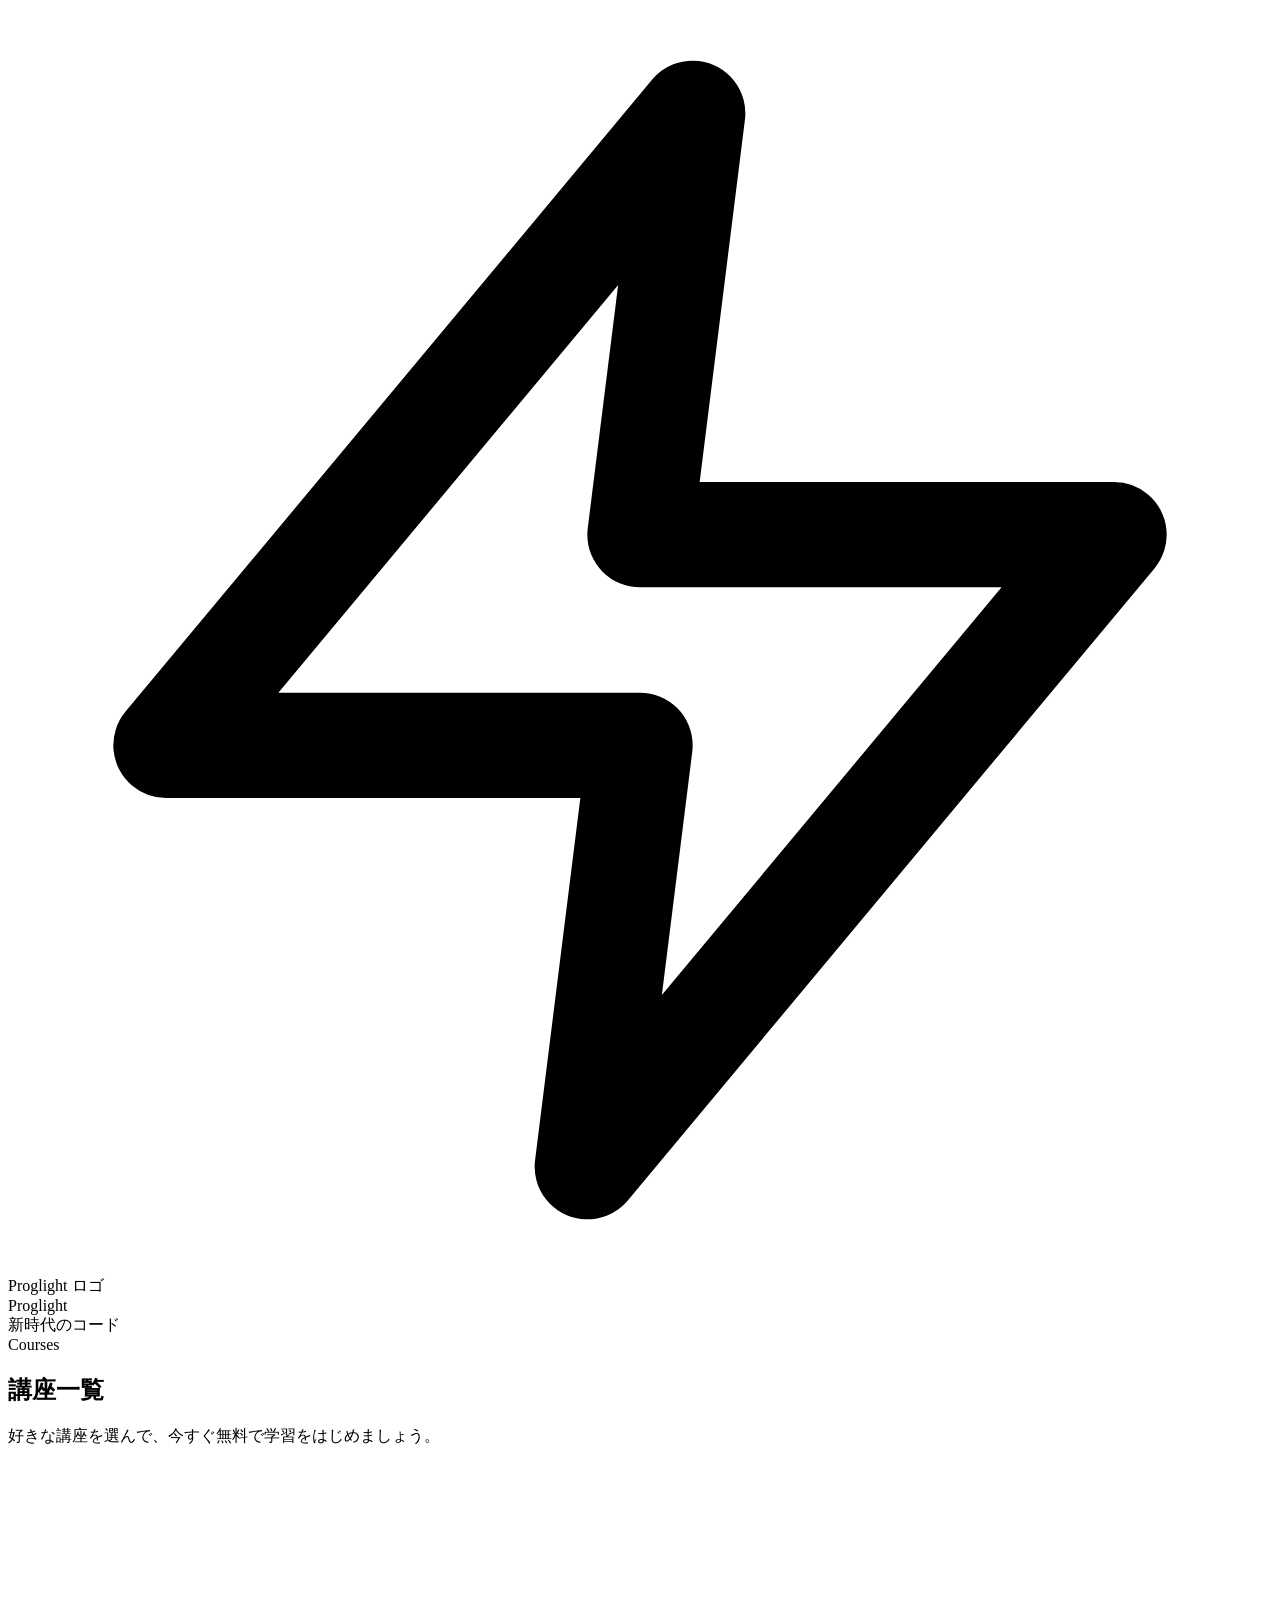
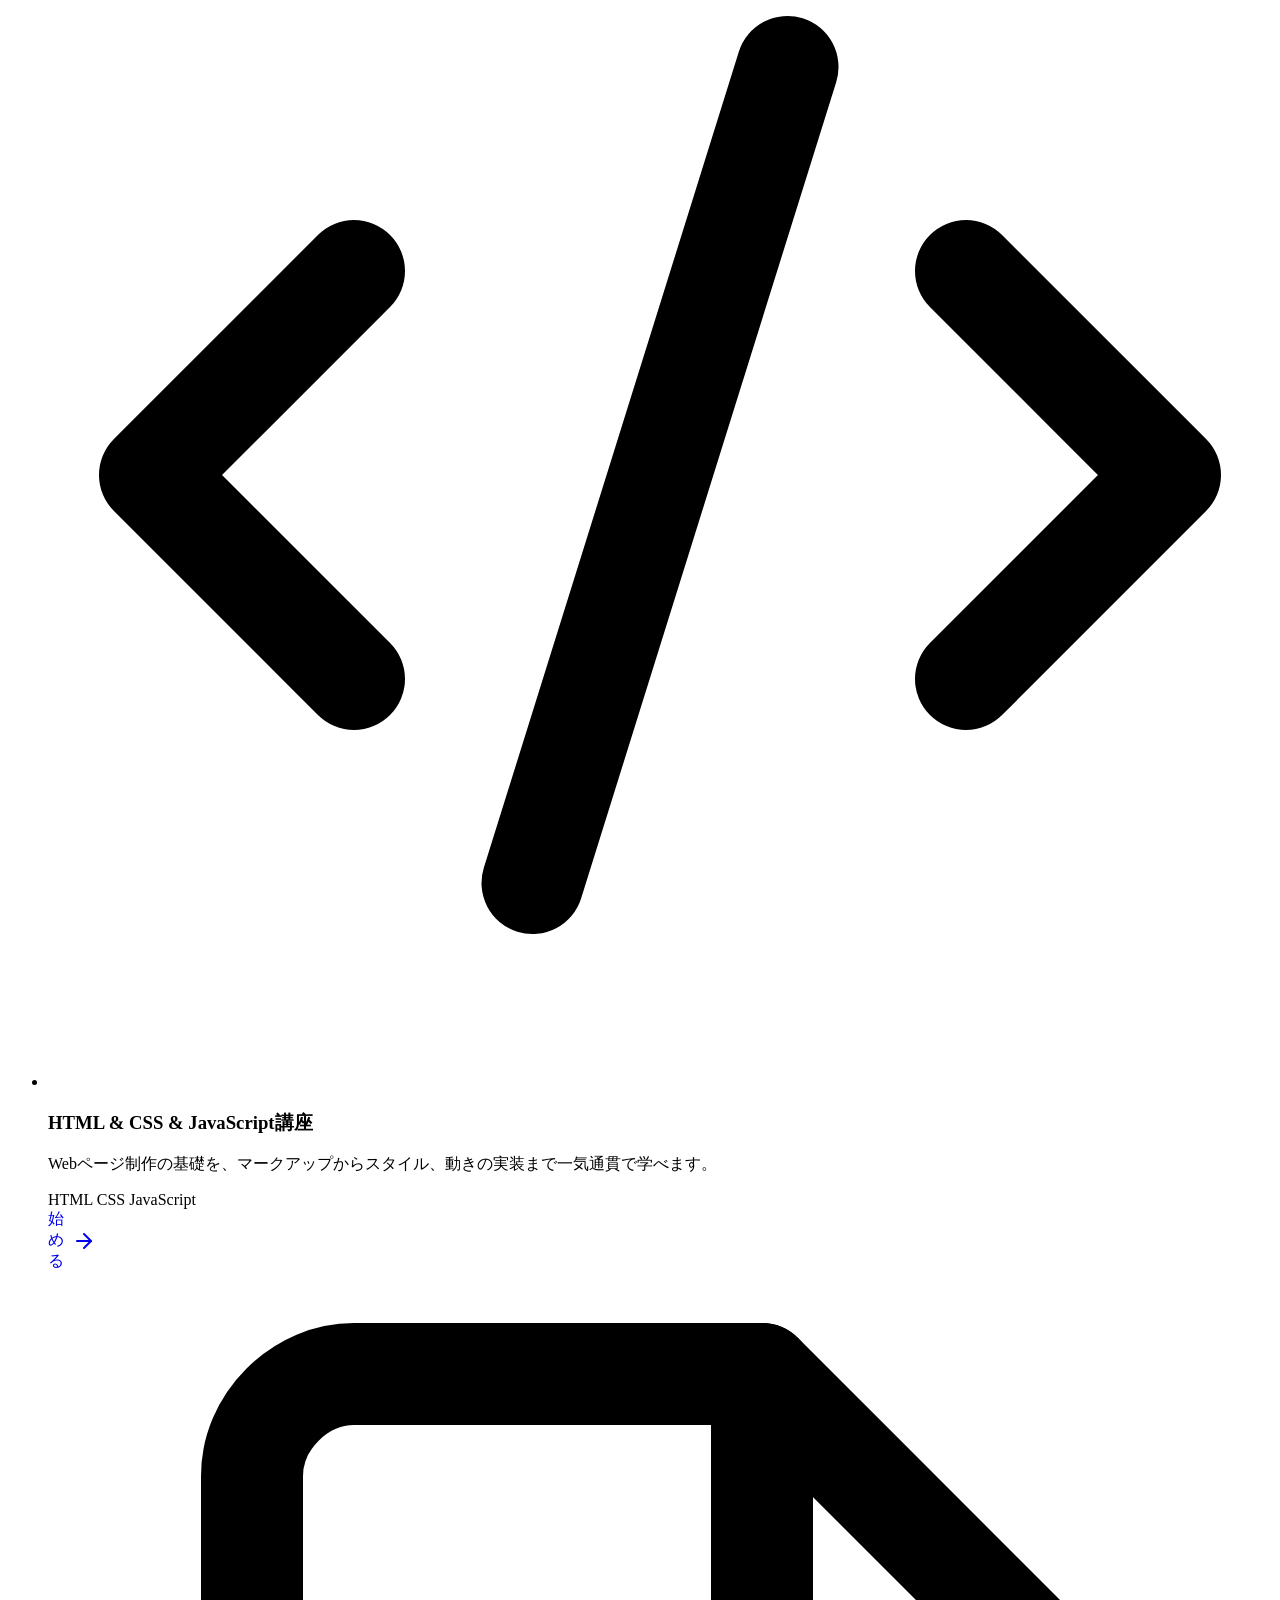
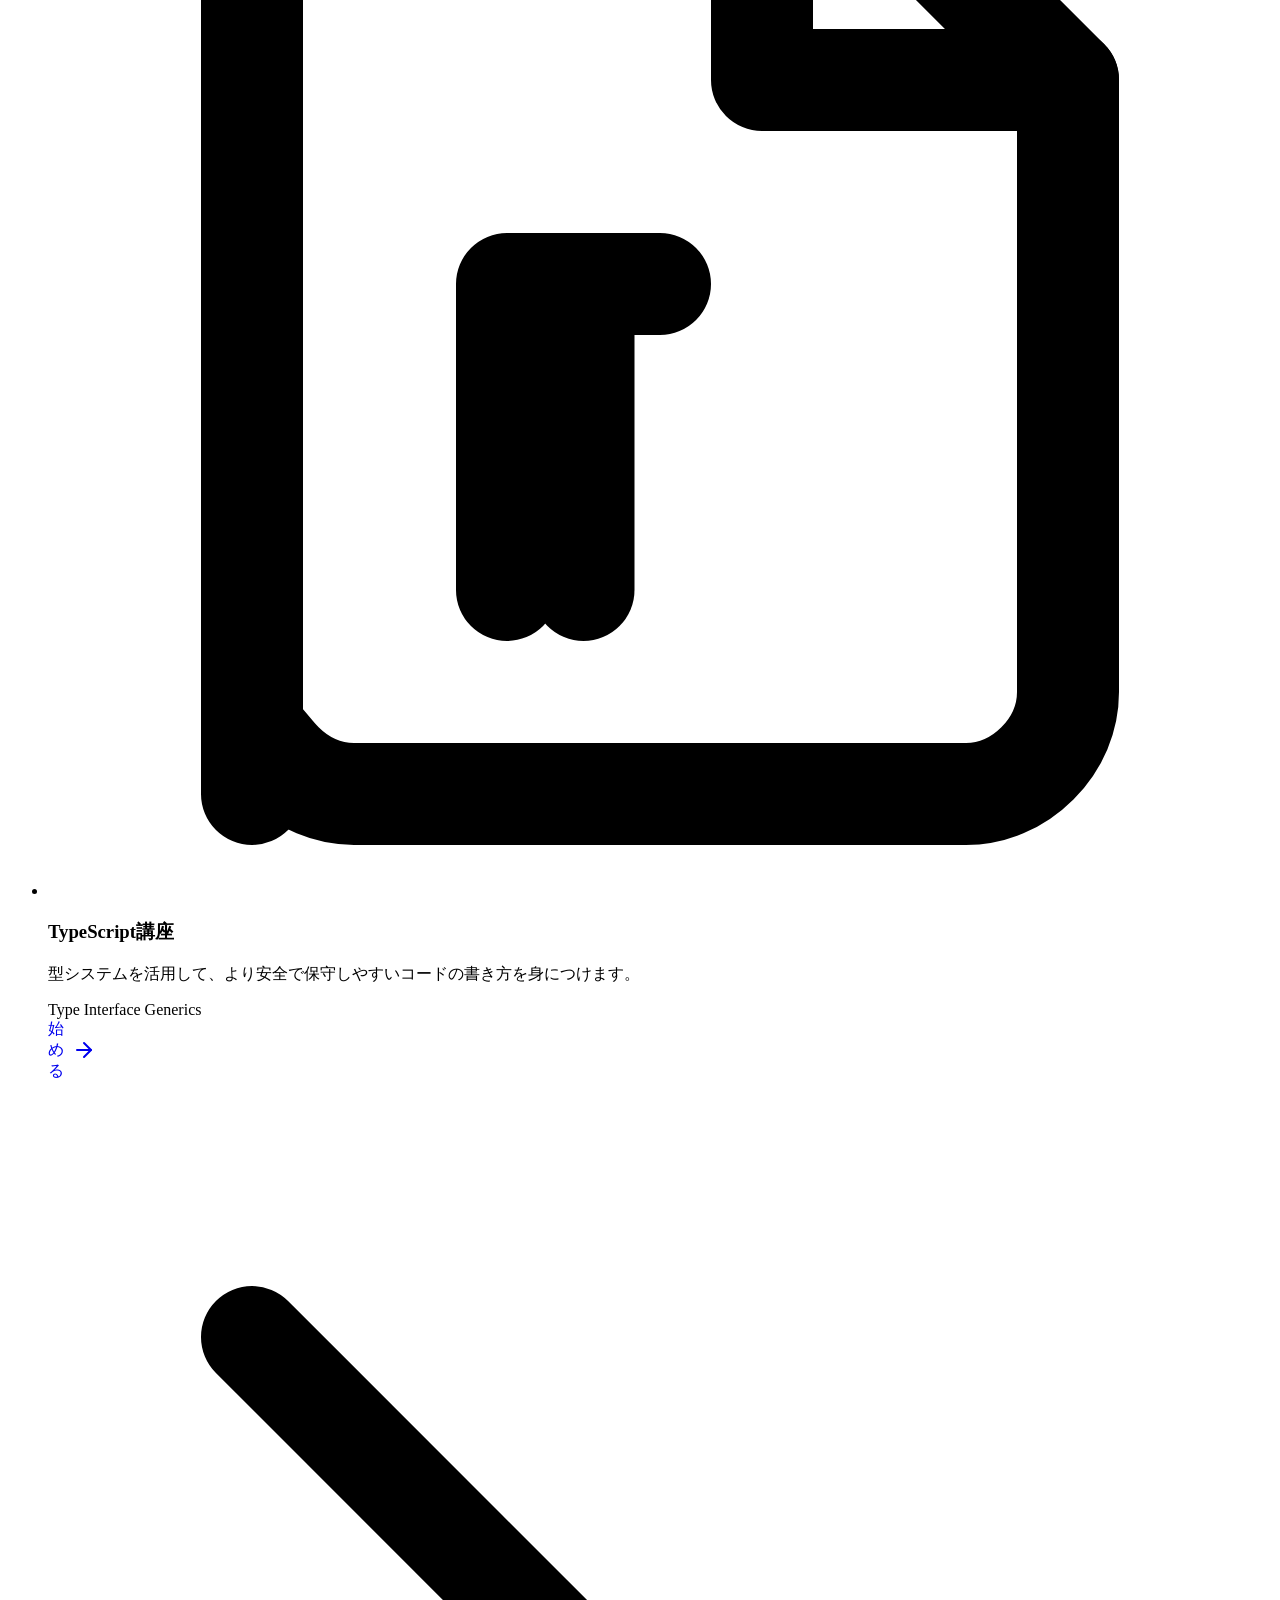
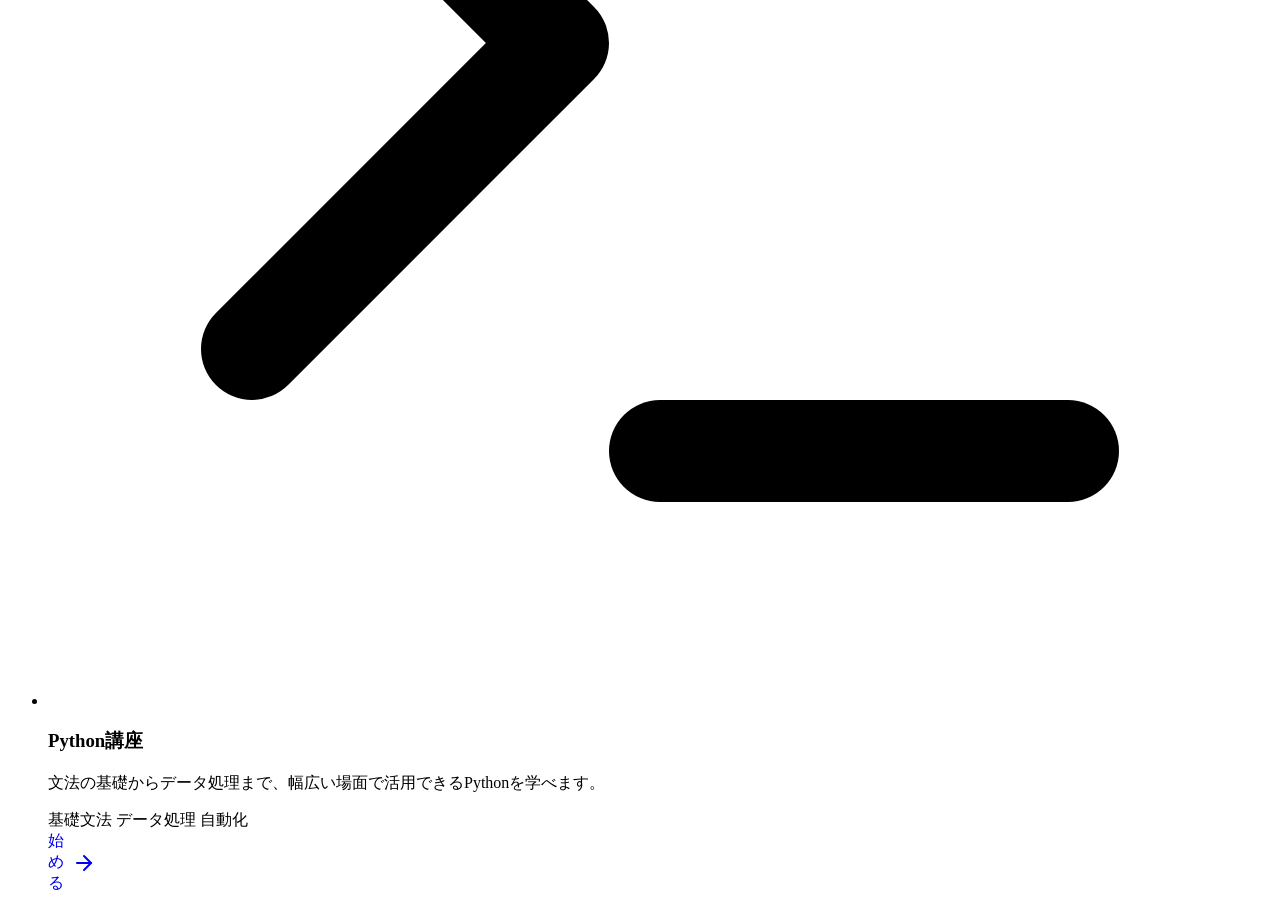
==== index.html @ a13ff06d "Update index.html" ====
<!DOCTYPE html>
<html lang="ja">
<head>
  <meta charset="UTF-8">
  <meta name="viewport" content="width=device-width, initial-scale=1.0">
  <title>Proglight - ホーム</title>
  <link rel="stylesheet" href="style.css">
</head>
<body>

  <!-- ==========================================
       ヘッダーコンポーネント
       ========================================== -->
  <header class="site-header">
    <div class="header-container">
      
      <!-- 左: ロゴ -->
      <div class="header-left">
        <span class="logo-box">
          <!-- LucideのZapアイコン -->
          <svg class="zap-icon" xmlns="http://w3.org" viewBox="0 0 24 24" fill="none" stroke="currentColor" stroke-width="2" stroke-linecap="round" stroke-linejoin="round" aria-hidden="true">
            <polygon points="13 2 3 14 12 14 11 22 21 10 12 10 13 2"></polygon>
          </svg>
          <span class="sr-only">Proglight ロゴ</span>
        </span>
      </div>

      <!-- 中央: サイト名 -->
      <div class="header-center">
        <span class="site-title">Proglight</span>
      </div>

      <!-- 右: 無料バッジ -->
      <div class="header-right">
        <span class="badge-free">新時代のコード</span>
      </div>

    </div>
  </header>

  <!-- ==========================================
       メインコンテンツ（講座一覧セクション）
       ========================================== -->
  <main>
    <section class="course-section">
      <!-- ヘッダーテキストエリア -->
      <div class="section-header">
        <span class="section-sub">Courses</span>
        <h2 class="section-main-title">講座一覧</h2>
        <p class="section-desc">好きな講座を選んで、今すぐ無料で学習をはじめましょう。</p>
      </div>

      <!-- 3Dカードグリッド -->
      <ul class="course-grid">
        
        <!-- HTML & CSS & JavaScript講座 -->
        <li class="course-card" style="--accent: oklch(0.68 0.19 40); --index: 0;">
          <div class="spotlight"></div>
          <span class="accent-bar"></span>
          <div class="card-inner">
            <span class="icon-box">
              <!-- Code2 アイコン -->
              <svg class="icon" xmlns="http://w3.org" viewBox="0 0 24 24" fill="none" stroke="currentColor" stroke-width="2" stroke-linecap="round" stroke-linejoin="round"><path d="m18 16 4-4-4-4"></path><path d="m6 8-4 4 4 4"></path><path d="m14.5 4-5 16"></path></svg>
            </span>
            <div class="text-group">
              <h3 class="course-title">HTML & CSS & JavaScript講座</h3>
              <p class="course-text">Webページ制作の基礎を、マークアップからスタイル、動きの実装まで一気通貫で学べます。</p>
            </div>
            <div class="tag-list">
              <span class="tag">HTML</span>
              <span class="tag">CSS</span>
              <span class="tag">JavaScript</span>
            </div>
            <a href="html.html" class="action-btn" data-course="html-css" style="text-decoration: none; display: inline-flex; align-items: center;">
              始める
              <svg class="arrow-icon" xmlns="http://w3.org" viewBox="0 0 24 24" fill="none" stroke="currentColor" stroke-width="2" stroke-linecap="round" stroke-linejoin="round"><path d="M5 12h14"></path><path d="m12 5 7 7-7 7"></path></svg>
            </a>
          </div>
        </li>

        <!-- TypeScript講座 -->
        <li class="course-card" style="--accent: oklch(0.62 0.17 250); --index: 1;">
          <div class="spotlight"></div>
          <span class="accent-bar"></span>
          <div class="card-inner">
            <span class="icon-box">
              <!-- FileType2 アイコン -->
              <svg class="icon" xmlns="http://w3.org" viewBox="0 0 24 24" fill="none" stroke="currentColor" stroke-width="2" stroke-linecap="round" stroke-linejoin="round"><path d="M4 22V4c0-.5.2-1 .6-1.4C5 2.2 5.5 2 6 2h8l6 6v12c0 .5-.2 1-.6 1.4-.4.4-.9.6-1.4.6H6c-.5 0-1-.2-1.4-.6-.4-.4-.6-.9-.6-.1.4z"></path><path d="M14 2v6h6"></path><path d="M9 18V12h3"></path><path d="M10.5 12v6"></path></svg>
            </span>
            <div class="text-group">
              <h3 class="course-title">TypeScript講座</h3>
              <p class="course-text">型システムを活用して、より安全で保守しやすいコードの書き方を身につけます。</p>
            </div>
            <div class="tag-list">
              <span class="tag">Type</span>
              <span class="tag">Interface</span>
              <span class="tag">Generics</span>
            </div>
            <a href="ts.html" class="action-btn" data-course="typescript" style="text-decoration: none; display: inline-flex; align-items: center;">
              始める
              <svg class="arrow-icon" xmlns="http://w3.org" viewBox="0 0 24 24" fill="none" stroke="currentColor" stroke-width="2" stroke-linecap="round" stroke-linejoin="round"><path d="M5 12h14"></path><path d="m12 5 7 7-7 7"></path></svg>
            </a>
          </div>
        </li>

        <!-- Python講座 -->
        <li class="course-card" style="--accent: oklch(0.65 0.16 150); --index: 2;">
          <div class="spotlight"></div>
          <span class="accent-bar"></span>
          <div class="card-inner">
            <span class="icon-box">
              <!-- Terminal アイコン -->
              <svg class="icon" xmlns="http://w3.org" viewBox="0 0 24 24" fill="none" stroke="currentColor" stroke-width="2" stroke-linecap="round" stroke-linejoin="round"><polyline points="4 17 10 11 4 5"></polyline><line x1="12" y1="19" x2="20" y2="19"></line></svg>
            </span>
            <div class="text-group">
              <h3 class="course-title">Python講座</h3>
              <p class="course-text">文法の基礎からデータ処理まで、幅広い場面で活用できるPythonを学べます。</p>
            </div>
            <div class="tag-list">
              <span class="tag">基礎文法</span>
              <span class="tag">データ処理</span>
              <span class="tag">自動化</span>
            </div>
            <a href="py.html" class="action-btn" data-course="python" style="text-decoration: none; display: inline-flex; align-items: center;">
              始める
              <svg class="arrow-icon" xmlns="http://w3.org" viewBox="0 0 24 24" fill="none" stroke="currentColor" stroke-width="2" stroke-linecap="round" stroke-linejoin="round"><path d="M5 12h14"></path><path d="m12 5 7 7-7 7"></path></svg>
            </a>
          </div>
        </li>

      </ul>
    </section>
  </main>

  <script type="module" src="script.js"></script>
</body>
</html>
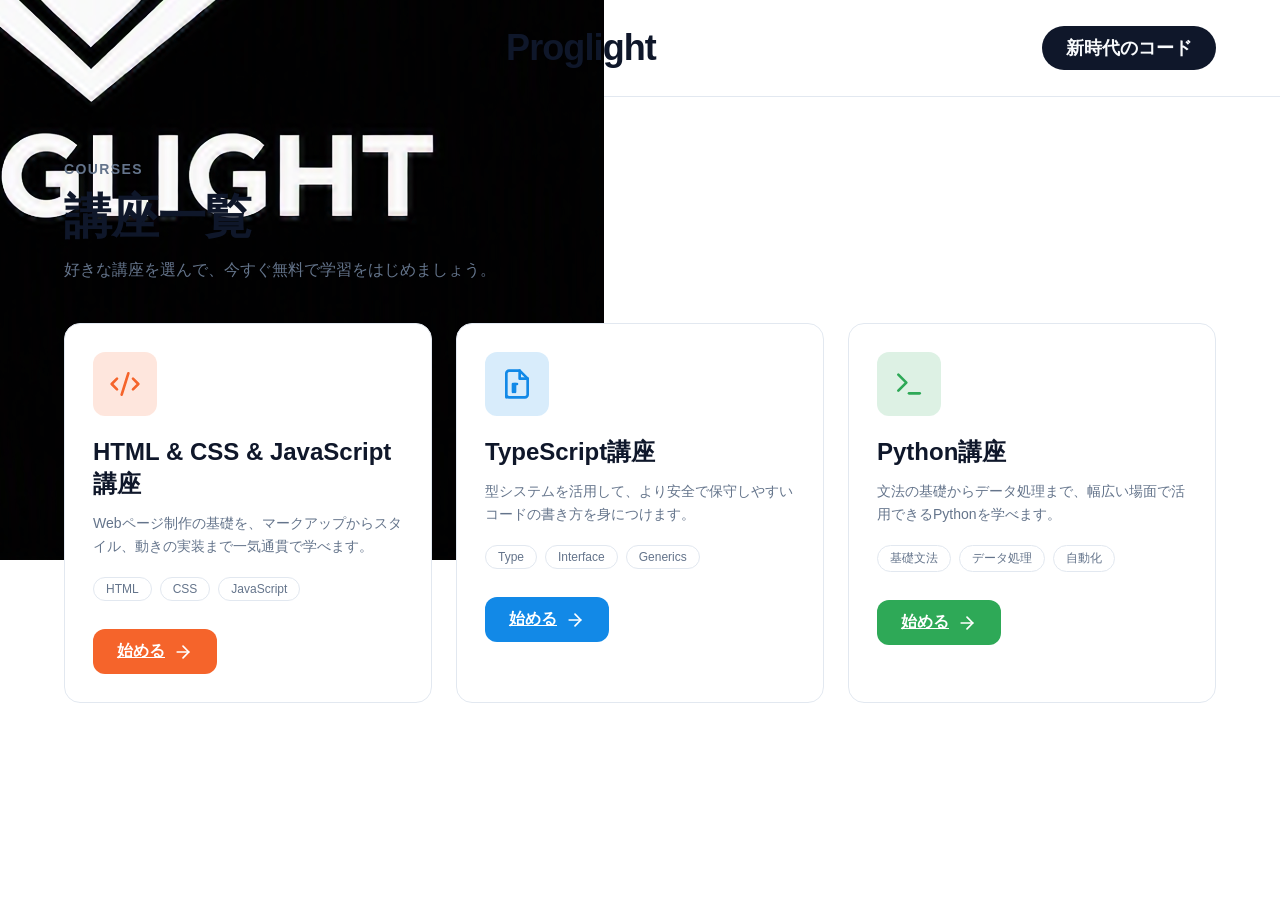
==== commit 0919034e: "Update index.html" ====
--- a/index.html
+++ b/index.html
@@ -1,137 +1,375 @@
 <!DOCTYPE html>
+
 <html lang="ja">
 <head>
   <meta charset="UTF-8">
   <meta name="viewport" content="width=device-width, initial-scale=1.0">
+
   <title>Proglight - ホーム</title>
+
+  <!-- ファビコン -->
+
+  <link rel="icon" type="image/png" href="rogo.png">
+  <link rel="apple-touch-icon" href="rogo.png">
+
+  <!-- スタイル -->
+
   <link rel="stylesheet" href="style.css">
 </head>
+
 <body>
 
   <!-- ==========================================
-       ヘッダーコンポーネント
+       ヘッダー
        ========================================== -->
+
   <header class="site-header">
     <div class="header-container">
-      
-      <!-- 左: ロゴ -->
-      <div class="header-left">
-        <span class="logo-box">
-          <!-- LucideのZapアイコン -->
-          <svg class="zap-icon" xmlns="http://w3.org" viewBox="0 0 24 24" fill="none" stroke="currentColor" stroke-width="2" stroke-linecap="round" stroke-linejoin="round" aria-hidden="true">
-            <polygon points="13 2 3 14 12 14 11 22 21 10 12 10 13 2"></polygon>
-          </svg>
-          <span class="sr-only">Proglight ロゴ</span>
+
+
+  <!-- 左: ロゴ -->
+  <div class="header-left">
+    <div class="logo-box">
+      <img
+        src="rogo.png"
+        alt="Proglight ロゴ"
+        class="site-logo"
+      >
+    </div>
+  </div>
+
+  <!-- 中央: サイト名 -->
+  <div class="header-center">
+    <span class="site-title">Proglight</span>
+  </div>
+
+  <!-- 右: バッジ -->
+  <div class="header-right">
+    <span class="badge-free">新時代のコード</span>
+  </div>
+
+</div>
+
+  </header>
+
+  <!-- ==========================================
+       メインコンテンツ
+       ========================================== -->
+
+  <main>
+
+<section class="course-section">
+
+  <!-- ヘッダー -->
+  <div class="section-header">
+
+    <span class="section-sub">
+      Courses
+    </span>
+
+    <h2 class="section-main-title">
+      講座一覧
+    </h2>
+
+    <p class="section-desc">
+      好きな講座を選んで、今すぐ無料で学習をはじめましょう。
+    </p>
+
+  </div>
+
+
+  <!-- ==========================================
+       講座カード
+       ========================================== -->
+
+  <ul class="course-grid">
+
+
+    <!-- HTML / CSS / JavaScript -->
+    <li
+      class="course-card"
+      style="--accent: oklch(0.68 0.19 40); --index: 0;"
+    >
+
+      <div class="spotlight"></div>
+
+      <span class="accent-bar"></span>
+
+
+      <div class="card-inner">
+
+        <!-- アイコン -->
+        <span class="icon-box">
+
+          <svg
+            class="icon"
+            xmlns="http://w3.org"
+            viewBox="0 0 24 24"
+            fill="none"
+            stroke="currentColor"
+            stroke-width="2"
+            stroke-linecap="round"
+            stroke-linejoin="round"
+          >
+            <path d="m18 16 4-4-4-4"></path>
+            <path d="m6 8-4 4 4 4"></path>
+            <path d="m14.5 4-5 16"></path>
+          </svg>
+
         </span>
+
+
+        <!-- テキスト -->
+        <div class="text-group">
+
+          <h3 class="course-title">
+            HTML & CSS & JavaScript講座
+          </h3>
+
+          <p class="course-text">
+            Webページ制作の基礎を、マークアップからスタイル、動きの実装まで一気通貫で学べます。
+          </p>
+
+        </div>
+
+
+        <!-- タグ -->
+        <div class="tag-list">
+
+          <span class="tag">HTML</span>
+
+          <span class="tag">CSS</span>
+
+          <span class="tag">JavaScript</span>
+
+        </div>
+
+
+        <!-- ボタン -->
+        <a
+          href="html.html"
+          class="action-btn"
+          data-course="html-css"
+        >
+
+          始める
+
+          <svg
+            class="arrow-icon"
+            xmlns="http://w3.org"
+            viewBox="0 0 24 24"
+            fill="none"
+            stroke="currentColor"
+            stroke-width="2"
+            stroke-linecap="round"
+            stroke-linejoin="round"
+          >
+            <path d="M5 12h14"></path>
+            <path d="m12 5 7 7-7 7"></path>
+          </svg>
+
+        </a>
+
       </div>
 
-      <!-- 中央: サイト名 -->
-      <div class="header-center">
-        <span class="site-title">Proglight</span>
+    </li>
+
+
+
+    <!-- TypeScript -->
+    <li
+      class="course-card"
+      style="--accent: oklch(0.62 0.17 250); --index: 1;"
+    >
+
+      <div class="spotlight"></div>
+
+      <span class="accent-bar"></span>
+
+
+      <div class="card-inner">
+
+        <!-- アイコン -->
+        <span class="icon-box">
+
+          <svg
+            class="icon"
+            xmlns="http://w3.org"
+            viewBox="0 0 24 24"
+            fill="none"
+            stroke="currentColor"
+            stroke-width="2"
+            stroke-linecap="round"
+            stroke-linejoin="round"
+          >
+            <path d="M4 22V4c0-.5.2-1 .6-1.4C5 2.2 5.5 2 6 2h8l6 6v12c0 .5-.2 1-.6 1.4-.4.4-.9.6-1.4.6H6c-.5 0-1-.2-1.4-.6-.4-.4-.6-.9-.6-1.4z"></path>
+            <path d="M14 2v6h6"></path>
+            <path d="M9 18V12h3"></path>
+            <path d="M10.5 12v6"></path>
+          </svg>
+
+        </span>
+
+
+        <div class="text-group">
+
+          <h3 class="course-title">
+            TypeScript講座
+          </h3>
+
+          <p class="course-text">
+            型システムを活用して、より安全で保守しやすいコードの書き方を身につけます。
+          </p>
+
+        </div>
+
+
+        <div class="tag-list">
+
+          <span class="tag">Type</span>
+
+          <span class="tag">Interface</span>
+
+          <span class="tag">Generics</span>
+
+        </div>
+
+
+        <a
+          href="ts.html"
+          class="action-btn"
+          data-course="typescript"
+        >
+
+          始める
+
+          <svg
+            class="arrow-icon"
+            xmlns="http://w3.org"
+            viewBox="0 0 24 24"
+            fill="none"
+            stroke="currentColor"
+            stroke-width="2"
+            stroke-linecap="round"
+            stroke-linejoin="round"
+          >
+            <path d="M5 12h14"></path>
+            <path d="m12 5 7 7-7 7"></path>
+          </svg>
+
+        </a>
+
       </div>
 
-      <!-- 右: 無料バッジ -->
-      <div class="header-right">
-        <span class="badge-free">新時代のコード</span>
+    </li>
+
+
+
+    <!-- Python -->
+    <li
+      class="course-card"
+      style="--accent: oklch(0.65 0.16 150); --index: 2;"
+    >
+
+      <div class="spotlight"></div>
+
+      <span class="accent-bar"></span>
+
+
+      <div class="card-inner">
+
+        <!-- アイコン -->
+        <span class="icon-box">
+
+          <svg
+            class="icon"
+            xmlns="http://w3.org"
+            viewBox="0 0 24 24"
+            fill="none"
+            stroke="currentColor"
+            stroke-width="2"
+            stroke-linecap="round"
+            stroke-linejoin="round"
+          >
+            <polyline points="4 17 10 11 4 5"></polyline>
+
+            <line
+              x1="12"
+              y1="19"
+              x2="20"
+              y2="19"
+            ></line>
+
+          </svg>
+
+        </span>
+
+
+        <div class="text-group">
+
+          <h3 class="course-title">
+            Python講座
+          </h3>
+
+          <p class="course-text">
+            文法の基礎からデータ処理まで、幅広い場面で活用できるPythonを学べます。
+          </p>
+
+        </div>
+
+
+        <div class="tag-list">
+
+          <span class="tag">基礎文法</span>
+
+          <span class="tag">データ処理</span>
+
+          <span class="tag">自動化</span>
+
+        </div>
+
+
+        <a
+          href="py.html"
+          class="action-btn"
+          data-course="python"
+        >
+
+          始める
+
+          <svg
+            class="arrow-icon"
+            xmlns="http://w3.org"
+            viewBox="0 0 24 24"
+            fill="none"
+            stroke="currentColor"
+            stroke-width="2"
+            stroke-linecap="round"
+            stroke-linejoin="round"
+          >
+            <path d="M5 12h14"></path>
+
+            <path d="m12 5 7 7-7 7"></path>
+
+          </svg>
+
+        </a>
+
       </div>
 
-    </div>
-  </header>
-
-  <!-- ==========================================
-       メインコンテンツ（講座一覧セクション）
-       ========================================== -->
-  <main>
-    <section class="course-section">
-      <!-- ヘッダーテキストエリア -->
-      <div class="section-header">
-        <span class="section-sub">Courses</span>
-        <h2 class="section-main-title">講座一覧</h2>
-        <p class="section-desc">好きな講座を選んで、今すぐ無料で学習をはじめましょう。</p>
-      </div>
-
-      <!-- 3Dカードグリッド -->
-      <ul class="course-grid">
-        
-        <!-- HTML & CSS & JavaScript講座 -->
-        <li class="course-card" style="--accent: oklch(0.68 0.19 40); --index: 0;">
-          <div class="spotlight"></div>
-          <span class="accent-bar"></span>
-          <div class="card-inner">
-            <span class="icon-box">
-              <!-- Code2 アイコン -->
-              <svg class="icon" xmlns="http://w3.org" viewBox="0 0 24 24" fill="none" stroke="currentColor" stroke-width="2" stroke-linecap="round" stroke-linejoin="round"><path d="m18 16 4-4-4-4"></path><path d="m6 8-4 4 4 4"></path><path d="m14.5 4-5 16"></path></svg>
-            </span>
-            <div class="text-group">
-              <h3 class="course-title">HTML & CSS & JavaScript講座</h3>
-              <p class="course-text">Webページ制作の基礎を、マークアップからスタイル、動きの実装まで一気通貫で学べます。</p>
-            </div>
-            <div class="tag-list">
-              <span class="tag">HTML</span>
-              <span class="tag">CSS</span>
-              <span class="tag">JavaScript</span>
-            </div>
-            <a href="html.html" class="action-btn" data-course="html-css" style="text-decoration: none; display: inline-flex; align-items: center;">
-              始める
-              <svg class="arrow-icon" xmlns="http://w3.org" viewBox="0 0 24 24" fill="none" stroke="currentColor" stroke-width="2" stroke-linecap="round" stroke-linejoin="round"><path d="M5 12h14"></path><path d="m12 5 7 7-7 7"></path></svg>
-            </a>
-          </div>
-        </li>
-
-        <!-- TypeScript講座 -->
-        <li class="course-card" style="--accent: oklch(0.62 0.17 250); --index: 1;">
-          <div class="spotlight"></div>
-          <span class="accent-bar"></span>
-          <div class="card-inner">
-            <span class="icon-box">
-              <!-- FileType2 アイコン -->
-              <svg class="icon" xmlns="http://w3.org" viewBox="0 0 24 24" fill="none" stroke="currentColor" stroke-width="2" stroke-linecap="round" stroke-linejoin="round"><path d="M4 22V4c0-.5.2-1 .6-1.4C5 2.2 5.5 2 6 2h8l6 6v12c0 .5-.2 1-.6 1.4-.4.4-.9.6-1.4.6H6c-.5 0-1-.2-1.4-.6-.4-.4-.6-.9-.6-.1.4z"></path><path d="M14 2v6h6"></path><path d="M9 18V12h3"></path><path d="M10.5 12v6"></path></svg>
-            </span>
-            <div class="text-group">
-              <h3 class="course-title">TypeScript講座</h3>
-              <p class="course-text">型システムを活用して、より安全で保守しやすいコードの書き方を身につけます。</p>
-            </div>
-            <div class="tag-list">
-              <span class="tag">Type</span>
-              <span class="tag">Interface</span>
-              <span class="tag">Generics</span>
-            </div>
-            <a href="ts.html" class="action-btn" data-course="typescript" style="text-decoration: none; display: inline-flex; align-items: center;">
-              始める
-              <svg class="arrow-icon" xmlns="http://w3.org" viewBox="0 0 24 24" fill="none" stroke="currentColor" stroke-width="2" stroke-linecap="round" stroke-linejoin="round"><path d="M5 12h14"></path><path d="m12 5 7 7-7 7"></path></svg>
-            </a>
-          </div>
-        </li>
-
-        <!-- Python講座 -->
-        <li class="course-card" style="--accent: oklch(0.65 0.16 150); --index: 2;">
-          <div class="spotlight"></div>
-          <span class="accent-bar"></span>
-          <div class="card-inner">
-            <span class="icon-box">
-              <!-- Terminal アイコン -->
-              <svg class="icon" xmlns="http://w3.org" viewBox="0 0 24 24" fill="none" stroke="currentColor" stroke-width="2" stroke-linecap="round" stroke-linejoin="round"><polyline points="4 17 10 11 4 5"></polyline><line x1="12" y1="19" x2="20" y2="19"></line></svg>
-            </span>
-            <div class="text-group">
-              <h3 class="course-title">Python講座</h3>
-              <p class="course-text">文法の基礎からデータ処理まで、幅広い場面で活用できるPythonを学べます。</p>
-            </div>
-            <div class="tag-list">
-              <span class="tag">基礎文法</span>
-              <span class="tag">データ処理</span>
-              <span class="tag">自動化</span>
-            </div>
-            <a href="py.html" class="action-btn" data-course="python" style="text-decoration: none; display: inline-flex; align-items: center;">
-              始める
-              <svg class="arrow-icon" xmlns="http://w3.org" viewBox="0 0 24 24" fill="none" stroke="currentColor" stroke-width="2" stroke-linecap="round" stroke-linejoin="round"><path d="M5 12h14"></path><path d="m12 5 7 7-7 7"></path></svg>
-            </a>
-          </div>
-        </li>
-
-      </ul>
-    </section>
+    </li>
+
+
+  </ul>
+
+</section>
+
+
   </main>
 
+  <!-- JavaScript -->
+
   <script type="module" src="script.js"></script>
+
 </body>
 </html>
--- a/style.css
+++ b/style.css
@@ -0,0 +1,471 @@
+/* ==========================================
+   共通デザインシステム（カラー変数定義）
+   ========================================== */
+:root {
+  --background: #ffffff;
+  --foreground: #0f172a;
+  --card: #ffffff;
+  --card-foreground: #0f172a;
+  --muted-foreground: #64748b;
+  --border: #e2e8f0;
+  --primary: #0f172a;
+  --primary-foreground: #f8fafc;
+}
+
+body {
+  margin: 0;
+  font-family: -apple-system, BlinkMacSystemFont, "Segoe UI", Roboto, sans-serif;
+  background-color: var(--background);
+  color: var(--foreground);
+}
+
+/* スクリーンリーダー専用非表示クラス */
+.sr-only {
+  position: absolute;
+  width: 1px;
+  height: 1px;
+  padding: 0;
+  margin: -1px;
+  overflow: hidden;
+  clip: rect(0, 0, 0, 0);
+  white-space: nowrap;
+  border-width: 0;
+}
+
+
+/* ==========================================
+   ヘッダー部分のスタイル
+   ========================================== */
+.site-header {
+  width: 100%;
+  border-bottom: 1px solid var(--border);
+  background-color: var(--background);
+}
+
+.header-container {
+  max-width: 72rem;
+  margin: 0 auto;
+  height: 6rem; /* h-24 */
+  display: flex;
+  align-items: center;
+  justify-content: space-between;
+  gap: 1rem;
+  padding: 0 1.5rem;
+}
+
+.header-left, .header-right {
+  display: flex;
+  align-items: center;
+}
+
+.header-center {
+  display: flex;
+  flex: 1;
+  justify-content: center;
+}
+
+.logo-box {
+  display: flex;
+  align-items: center;
+  justify-content: center;
+  width: 3.5rem; /* w-14 */
+  height: 3.5rem;
+  border-radius: 0.75rem;
+  background-color: var(--primary);
+  color: var(--primary-foreground);
+}
+
+.zap-icon {
+  width: 2rem; /* h-8, w-8 */
+  height: 2rem;
+}
+
+.site-title {
+  font-size: 2.25rem; /* text-4xl */
+  font-weight: 700;
+  letter-spacing: -0.025em;
+  color: var(--foreground);
+}
+
+.badge-free {
+  display: inline-block;
+  border-radius: 9999px;
+  background-color: var(--primary);
+  color: var(--primary-foreground);
+  padding: 0.625rem 1.5rem; /* py-2.5 px-6 */
+  font-size: 1.125rem; /* text-lg */
+  font-weight: 600;
+  white-space: nowrap;
+}
+
+
+/* ==========================================
+   メイン・カード部分のスタイル
+   ========================================== */
+.course-section {
+  max-width: 72rem;
+  margin: 0 auto;
+  padding: 4rem 1.5rem; /* py-16 px-6 */
+}
+
+.section-header {
+  display: flex;
+  flex-direction: column;
+  gap: 0.5rem;
+  margin-bottom: 2.5rem; /* mb-10 */
+}
+
+.section-sub {
+  font-size: 0.875rem;
+  font-weight: 600;
+  text-transform: uppercase;
+  letter-spacing: 0.1em;
+  color: var(--muted-foreground);
+}
+
+.section-main-title {
+  font-size: 2.25rem; /* text-4xl */
+  font-weight: 700;
+  letter-spacing: -0.025em;
+  margin: 0;
+}
+
+@media (min-width: 640px) {
+  .section-main-title { font-size: 3rem; } /* sm:text-5xl */
+}
+
+.section-desc {
+  max-width: 42rem;
+  font-size: 1rem;
+  line-height: 1.625;
+  color: var(--muted-foreground);
+  margin: 0;
+}
+
+/* グリッド配置 */
+.course-grid {
+  list-style: none;
+  padding: 0;
+  margin: 0;
+  display: grid;
+  grid-template-columns: 1fr;
+  gap: 1.5rem;
+}
+
+@media (min-width: 768px) {
+  .course-grid { grid-template-columns: repeat(3, 1fr); } /* md:grid-cols-3 */
+}
+
+/* カード本体 */
+.course-card {
+  position: relative;
+  display: flex;
+  flex-direction: column;
+  overflow: hidden;
+  border-radius: 1rem; /* rounded-2xl */
+  border: 1px solid var(--border);
+  background-color: var(--card);
+  padding: 1.75rem; /* p-7 */
+  will-change: transform;
+  
+  /* 初期状態（JS発火前のフェードイン待機） */
+  opacity: 0;
+  transform: translateY(32px);
+  
+  /* すべての変化を滑らかに繋ぐ transition */
+  transition: 
+    transform 500ms cubic-bezier(0.16, 1, 0.3, 1),
+    opacity 500ms cubic-bezier(0.16, 1, 0.3, 1),
+    box-shadow 500ms cubic-bezier(0.16, 1, 0.3, 1),
+    border-color 500ms cubic-bezier(0.16, 1, 0.3, 1);
+}
+
+/* 画面内に入ったとき（JS側で付与） */
+.course-card.is-visible {
+  opacity: 1;
+  transform: perspective(900px) rotateX(var(--rx, 0deg)) rotateY(var(--ry, 0deg)) translateY(0);
+}
+
+.course-card:hover {
+  border-color: var(--accent);
+  box-shadow: 0 25px 50px -12px rgba(0, 0, 0, 0.25);
+}
+
+/* マウス追従スポットライト */
+.spotlight {
+  pointer-events: none;
+  position: absolute;
+  top: 0; left: 0; right: 0; bottom: 0;
+  opacity: 0;
+  transition: opacity 300ms ease;
+  background: radial-gradient(240px circle at var(--mx, 0px) var(--my, 0px), color-mix(in oklch, var(--accent) 22%, transparent), transparent 70%);
+}
+
+.course-card:hover .spotlight {
+  opacity: 1;
+}
+
+/* 上部アクセントバー */
+.accent-bar {
+  position: absolute;
+  top: 0; left: 0; right: 0;
+  height: 6px;
+  background: var(--accent);
+  transform-origin: left;
+  transform: scaleX(0);
+  transition: transform 500ms ease;
+}
+
+.course-card:hover .accent-bar {
+  transform: scaleX(1);
+}
+
+/* カード内部コンテンツ */
+.card-inner {
+  position: relative;
+  display: flex;
+  flex-direction: column;
+  gap: 1.25rem;
+}
+
+/* アイコンボックス */
+.icon-box {
+  display: flex;
+  width: 4rem;
+  height: 4rem;
+  align-items: center;
+  justify-content: center;
+  border-radius: 0.75rem;
+  background-color: color-mix(in oklch, var(--accent) 16%, transparent);
+  color: var(--accent);
+  transition: transform 500ms ease;
+}
+
+.course-card:hover .icon-box {
+  transform: translateY(-4px) scale(1.1);
+}
+
+.icon {
+  width: 2rem;
+  height: 2rem;
+}
+
+/* テキスト */
+.text-group {
+  display: flex;
+  flex-direction: column;
+  gap: 0.75rem;
+}
+
+.course-title {
+  font-size: 1.5rem;
+  font-weight: 700;
+  line-height: 1.33;
+  color: var(--card-foreground);
+  margin: 0;
+}
+
+.course-text {
+  font-size: 0.875rem;
+  line-height: 1.625;
+  color: var(--muted-foreground);
+  margin: 0;
+}
+
+/* タグ */
+.tag-list {
+  display: flex;
+  flex-wrap: wrap;
+  gap: 0.5rem;
+}
+
+.tag {
+  border: 1px solid var(--border);
+  border-radius: 9999px;
+  padding: 0.25rem 0.75rem;
+  font-size: 0.75rem;
+  font-weight: 500;
+  color: var(--muted-foreground);
+}
+
+/* 始めるボタン */
+.action-btn {
+  align-self: flex-start;
+  margin-top: 0.5rem;
+  display: inline-flex;
+  align-items: center;
+  justify-content: center;
+  gap: 0.5rem;
+  border: none;
+  border-radius: 0.75rem;
+  padding: 0.75rem 1.5rem;
+  font-size: 1rem;
+  font-weight: 600;
+  color: #ffffff;
+  background: var(--accent);
+  cursor: pointer;
+  transition: transform 300ms ease;
+}
+
+.action-btn:hover {
+  transform: scale(1.05);
+}
+
+.action-btn:active {
+  transform: scale(0.95);
+}
+
+/* ボタン内の矢印 */
+.arrow-icon {
+  width: 1.25rem;
+  height: 1.25rem;
+  transition: transform 300ms ease;
+}
+
+.course-card:hover .arrow-icon {
+  transform: translateX(6px);
+}
+
+/* ==========================================
+   ダークモード対応 (OSやブラウザの設定に自動連動)
+   ========================================== */
+@media (prefers-color-scheme: dark) {
+  :root {
+    --background: #09090b;       /* 深い黒ベースの背景 */
+    --foreground: #f4f4f5;       /* 明るいテキスト色 */
+    --card: #18181b;             /* 少し明るい黒のカード背景 */
+    --card-foreground: #f4f4f5;
+    --muted-foreground: #a1a1aa; /* 視認性の高いグレー */
+    --border: #27272a;           /* 控えめなダーク用枠線 */
+    --primary: #f4f4f5;          /* ヘッダーロゴ等の反転用ホワイト */
+    --primary-foreground: #09090b;
+  }
+
+  /* ダークモード時の微調整 */
+  body {
+    background-color: var(--background);
+    color: var(--foreground);
+  }
+
+  /* カードのホバー時の影を、ダークモードに合わせて少し柔らかく調整 */
+  .course-card:hover {
+    box-shadow: 0 25px 50px -12px rgba(0, 0, 0, 0.65);
+  }
+
+  /* タグの背景を少しだけ明るくして境界をわかりやすくする */
+  .tag {
+    background-color: rgba(255, 255, 255, 0.03);
+  }
+}
+
+/* ==========================================
+HTML講座ページ
+========================================== */
+
+.html-course-grid {
+grid-template-columns: repeat(2, 1fr);
+}
+
+.lesson-overview {
+margin-top: 6rem;
+}
+
+.lesson-header {
+margin-bottom: 2rem;
+}
+
+.curriculum-group {
+margin-bottom: 4rem;
+}
+
+.curriculum-title {
+display: flex;
+align-items: center;
+gap: 1rem;
+margin: 0 0 1.25rem;
+font-size: 1.75rem;
+font-weight: 700;
+}
+
+.curriculum-title span {
+font-size: 0.875rem;
+font-weight: 500;
+color: var(--muted-foreground);
+}
+
+.lesson-list {
+display: grid;
+gap: 0.75rem;
+}
+
+.lesson-item {
+display: grid;
+grid-template-columns: 3.5rem 1fr auto;
+align-items: center;
+gap: 1rem;
+
+padding: 1.25rem 1.5rem;
+
+border: 1px solid var(--border);
+border-radius: 0.75rem;
+
+background: var(--card);
+color: var(--foreground);
+
+text-decoration: none;
+
+transition:
+transform 200ms ease,
+border-color 200ms ease,
+box-shadow 200ms ease;
+}
+
+.lesson-item:hover {
+transform: translateX(6px);
+border-color: var(--foreground);
+box-shadow: 0 10px 30px -15px rgba(0, 0, 0, 0.2);
+}
+
+.lesson-number {
+font-size: 0.875rem;
+font-weight: 700;
+color: var(--muted-foreground);
+}
+
+.lesson-name {
+font-size: 1rem;
+font-weight: 600;
+}
+
+.lesson-arrow {
+font-size: 1.25rem;
+transition: transform 200ms ease;
+}
+
+.lesson-item:hover .lesson-arrow {
+transform: translateX(4px);
+}
+
+@media (max-width: 767px) {
+
+.html-course-grid {
+grid-template-columns: 1fr;
+}
+
+.lesson-item {
+padding: 1rem;
+}
+
+.curriculum-title {
+font-size: 1.5rem;
+}
+
+}
+
+@media (prefers-color-scheme: dark) {
+
+.lesson-item:hover {
+box-shadow: 0 10px 30px -15px rgba(0, 0, 0, 0.6);
+}
+
+}
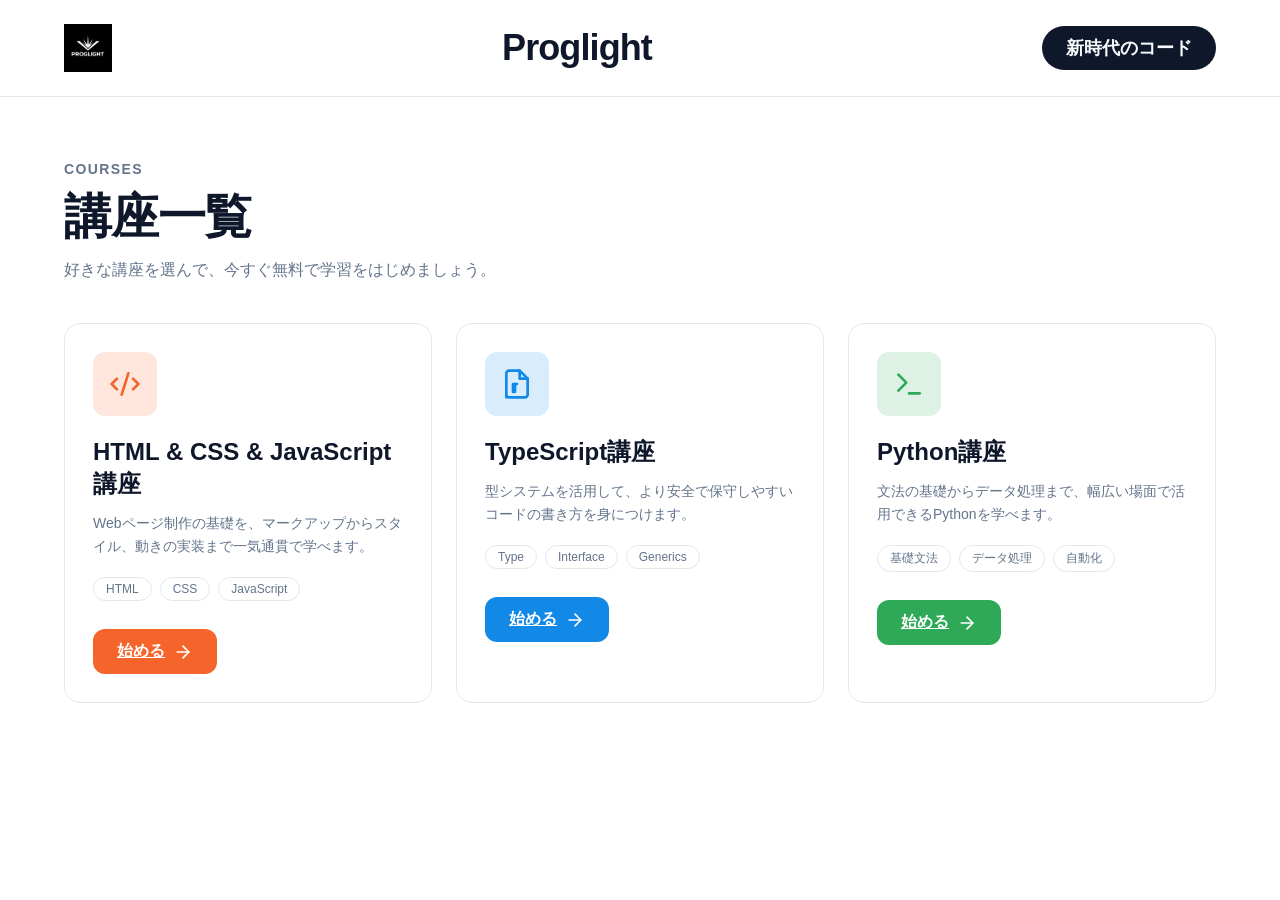
==== commit a494d306: "Update index.html" ====
--- a/index.html
+++ b/index.html
@@ -28,15 +28,11 @@
 
 
   <!-- 左: ロゴ -->
-  <div class="header-left">
-    <div class="logo-box">
-      <img
-        src="rogo.png"
-        alt="Proglight ロゴ"
-        class="site-logo"
-      >
-    </div>
+<div class="header-left">
+  <div class="logo-box">
+    <img src="rogo.png" alt="Proglight" class="logo-image">
   </div>
+</div>
 
   <!-- 中央: サイト名 -->
   <div class="header-center">
--- a/style.css
+++ b/style.css
@@ -65,14 +65,25 @@
 }
 
 .logo-box {
+  width: 48px;
+  height: 48px;
   display: flex;
   align-items: center;
   justify-content: center;
-  width: 3.5rem; /* w-14 */
-  height: 3.5rem;
-  border-radius: 0.75rem;
-  background-color: var(--primary);
-  color: var(--primary-foreground);
+  flex-shrink: 0;
+  overflow: visible;
+  background: transparent;
+}
+
+.logo-image {
+  width: 48px;
+  height: 48px;
+  max-width: 100%;
+  max-height: 100%;
+  object-fit: contain;
+  object-position: center;
+  display: block;
+  transform: none;
 }
 
 .zap-icon {
